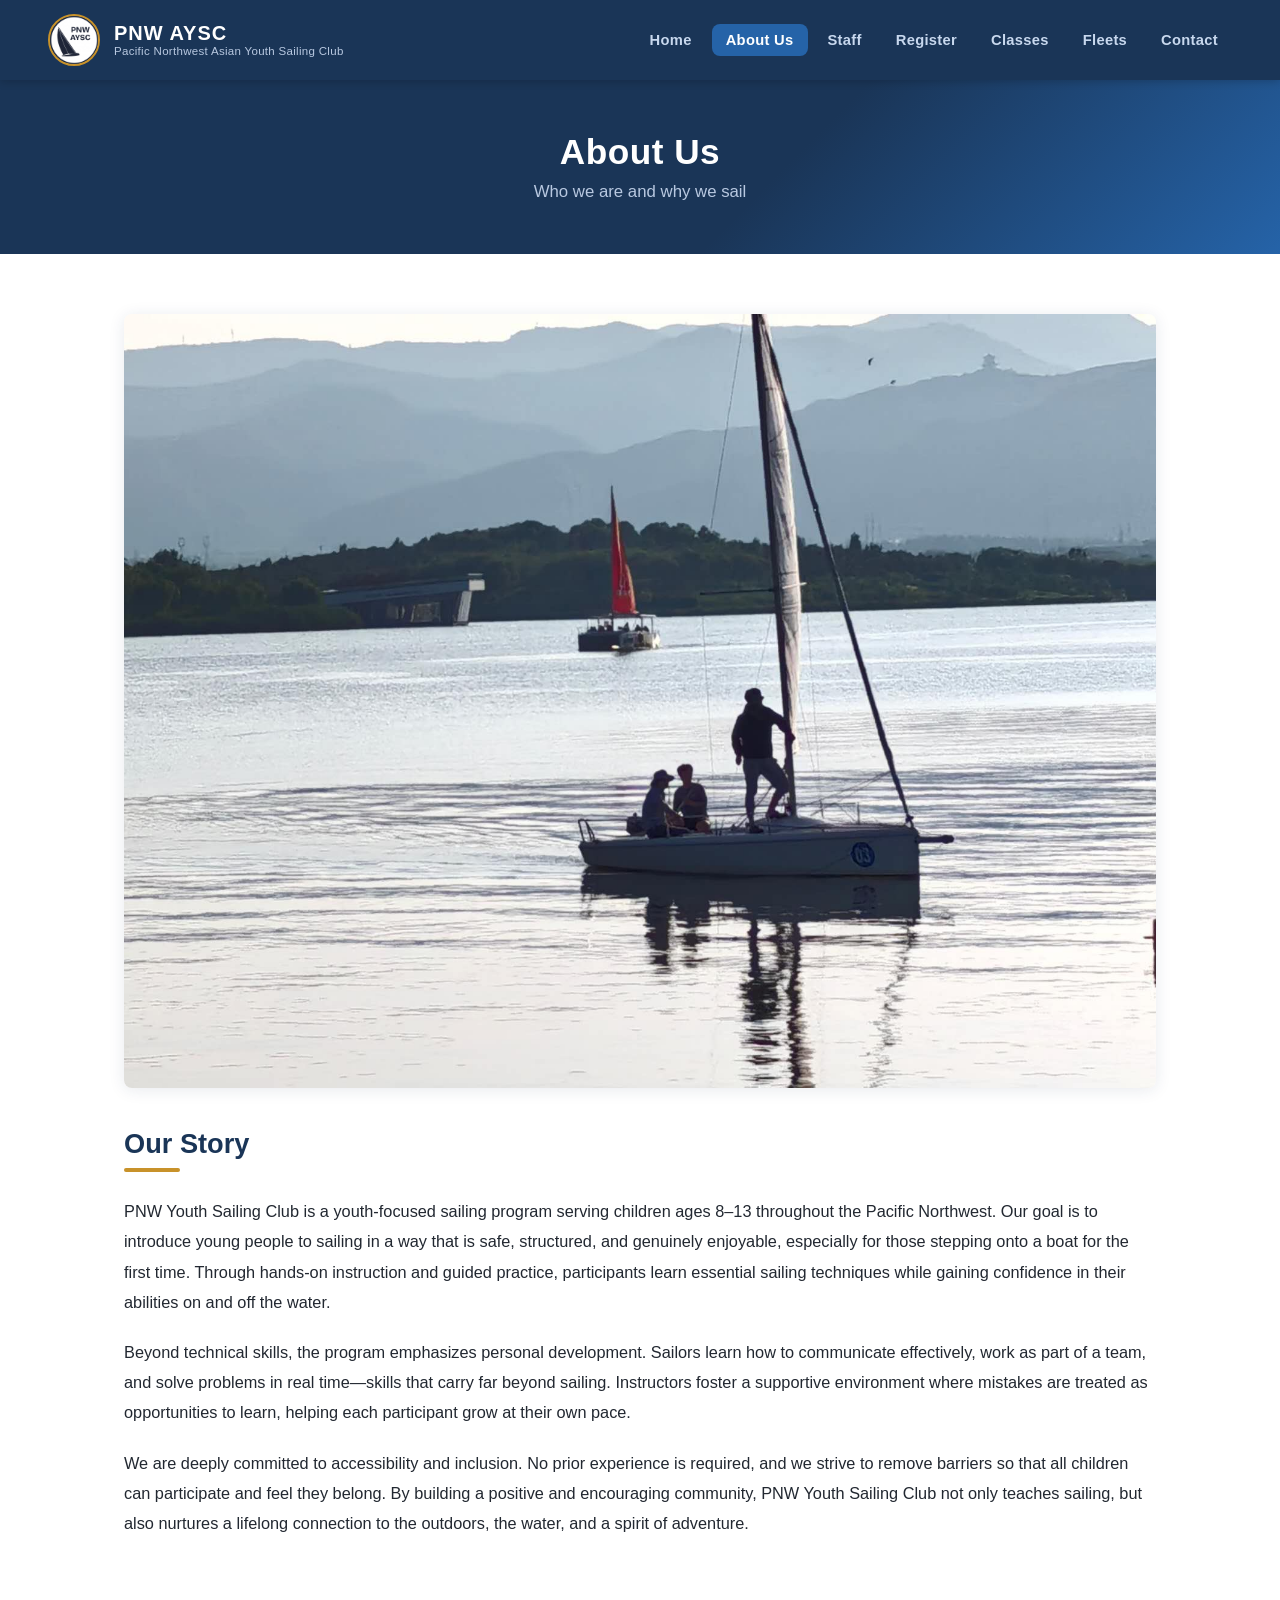
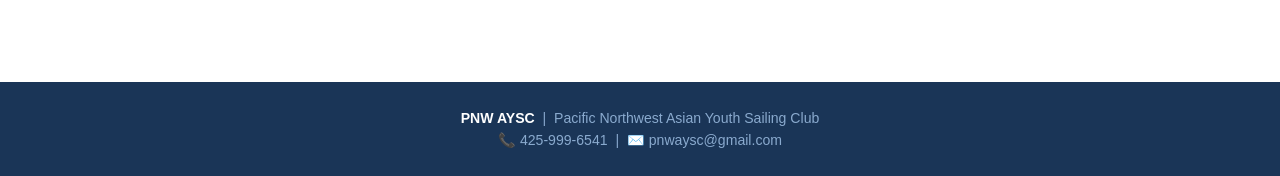
==== about.html @ b6ba9588 "Initial commit – PNW AYSC website" ====
<!DOCTYPE html>
<html lang="en">
<head>
  <meta charset="UTF-8" />
  <meta name="viewport" content="width=device-width, initial-scale=1.0" />
  <title>About Us – PNW AYSC</title>
  <link rel="stylesheet" href="styles.css" />
</head>
<body>

  <header>
    <a href="index.html" class="logo-group">
      <img class="logo-img" src="images/logo.png" alt="PNW AYSC Logo" />
      <div class="logo-text">
        <span class="club-short">PNW AYSC</span>
        <span class="club-long">Pacific Northwest Asian Youth Sailing Club</span>
      </div>
    </a>
    <nav>
      <a href="index.html">Home</a>
      <a href="about.html" class="active">About Us</a>
      <a href="staff.html">Staff</a>
      <a href="register.html">Register</a>
      <a href="classes.html">Classes</a>
      <a href="fleets.html">Fleets</a>
      <a href="contact.html">Contact</a>
    </nav>
  </header>

  <div class="page-hero">
    <h1>About Us</h1>
    <p>Who we are and why we sail</p>
  </div>

  <div class="section">
    <img class="about-image" src="images/2642.JPG" alt="Youth sailors on the water" />

    <h2 class="section-title">Our Story</h2>
    <div class="about-content">
      <p>
        PNW Youth Sailing Club is a youth-focused sailing program serving children ages 8–13 throughout the Pacific Northwest. Our goal is to introduce young people to sailing in a way that is safe, structured, and genuinely enjoyable, especially for those stepping onto a boat for the first time. Through hands-on instruction and guided practice, participants learn essential sailing techniques while gaining confidence in their abilities on and off the water.
      </p>
      <p>
        Beyond technical skills, the program emphasizes personal development. Sailors learn how to communicate effectively, work as part of a team, and solve problems in real time—skills that carry far beyond sailing. Instructors foster a supportive environment where mistakes are treated as opportunities to learn, helping each participant grow at their own pace.
      </p>
      <p>
        We are deeply committed to accessibility and inclusion. No prior experience is required, and we strive to remove barriers so that all children can participate and feel they belong. By building a positive and encouraging community, PNW Youth Sailing Club not only teaches sailing, but also nurtures a lifelong connection to the outdoors, the water, and a spirit of adventure.
      </p>
    </div>
  </div>

  <footer>
    <strong>PNW AYSC</strong> &nbsp;|&nbsp; Pacific Northwest Asian Youth Sailing Club<br />
    <span style="margin-top:6px;display:inline-block;">📞 425-999-6541 &nbsp;|&nbsp; ✉️ pnwaysc@gmail.com</span>
  </footer>

</body>
</html>
---- styles.css ----
/* ===== RESET & BASE ===== */
*, *::before, *::after { box-sizing: border-box; margin: 0; padding: 0; }

:root {
  --navy: #1a3557;
  --blue: #2563a8;
  --light-blue: #e8f0fb;
  --gold: #c8922a;
  --white: #ffffff;
  --gray: #f5f7fa;
  --text: #222831;
  --muted: #5a6a7e;
  --radius: 8px;
  --shadow: 0 2px 16px rgba(26,53,87,0.10);
}

body {
  font-family: 'Segoe UI', Arial, sans-serif;
  color: var(--text);
  background: var(--white);
  min-height: 100vh;
}

a { color: inherit; text-decoration: none; }
img { display: block; max-width: 100%; }

/* ===== HEADER / NAV ===== */
header {
  background: var(--navy);
  padding: 0 48px;
  display: flex;
  align-items: center;
  justify-content: space-between;
  height: 80px;
  position: sticky;
  top: 0;
  z-index: 100;
  box-shadow: 0 2px 8px rgba(0,0,0,0.18);
}

.logo-group {
  display: flex;
  align-items: center;
  gap: 14px;
  flex-shrink: 0;
  text-decoration: none;
  cursor: pointer;
}

.logo-img {
  width: 52px;
  height: 52px;
  border-radius: 50%;
  object-fit: cover;
  border: 2px solid var(--gold);
}

.logo-text {
  display: flex;
  flex-direction: column;
  line-height: 1.2;
}

.logo-text .club-short {
  font-size: 1.25rem;
  font-weight: 800;
  color: var(--white);
  letter-spacing: 1px;
}

.logo-text .club-long {
  font-size: 0.72rem;
  color: #b8c8e0;
  font-weight: 400;
  letter-spacing: 0.3px;
}

nav {
  display: flex;
  gap: 6px;
}

nav a {
  color: #c8d8ee;
  font-size: 0.92rem;
  font-weight: 600;
  padding: 8px 14px;
  border-radius: var(--radius);
  transition: background 0.2s, color 0.2s;
  letter-spacing: 0.3px;
  white-space: nowrap;
}

nav a:hover, nav a.active {
  background: var(--blue);
  color: var(--white);
}

/* ===== HERO ===== */
.hero {
  position: relative;
  width: 100%;
  height: 480px;
  overflow: hidden;
  background: var(--navy);
}

.hero img {
  width: 100%;
  height: 100%;
  object-fit: cover;
  object-position: center;
  opacity: 0.85;
}

.hero-title {
  text-align: center;
  padding: 36px 24px 0;
}

.hero-title h1 {
  font-size: 2.4rem;
  font-weight: 800;
  color: var(--navy);
  letter-spacing: 1px;
}

/* ===== SECTIONS ===== */
.section {
  max-width: 1080px;
  margin: 0 auto;
  padding: 60px 24px;
}

.section-title {
  font-size: 1.7rem;
  font-weight: 800;
  color: var(--navy);
  margin-bottom: 24px;
  position: relative;
  padding-bottom: 12px;
}

.section-title::after {
  content: '';
  position: absolute;
  bottom: 0; left: 0;
  width: 56px; height: 4px;
  background: var(--gold);
  border-radius: 2px;
}

/* ===== MISSION ===== */
.mission-box {
  background: var(--light-blue);
  border-left: 5px solid var(--blue);
  border-radius: var(--radius);
  padding: 28px 32px;
  font-size: 1.05rem;
  line-height: 1.75;
  color: var(--text);
  margin-bottom: 48px;
}

/* ===== TWO-COLUMN INFO ===== */
.info-grid {
  display: grid;
  grid-template-columns: 1fr 1fr;
  gap: 32px;
  margin-bottom: 48px;
}

.info-card {
  background: var(--gray);
  border-radius: var(--radius);
  padding: 28px 28px;
  box-shadow: var(--shadow);
}

.info-card h3 {
  font-size: 1.1rem;
  color: var(--navy);
  font-weight: 700;
  margin-bottom: 16px;
  border-bottom: 2px solid var(--gold);
  padding-bottom: 8px;
}

.info-card ul {
  list-style: none;
  display: flex;
  flex-direction: column;
  gap: 10px;
}

.info-card ul li {
  display: flex;
  align-items: center;
  gap: 10px;
  font-size: 0.97rem;
  color: var(--text);
}

.info-card ul li::before {
  content: '⚓';
  font-size: 1rem;
  flex-shrink: 0;
}

/* ===== CTA ===== */
.cta-block {
  text-align: center;
  padding: 32px 0 16px;
  display: flex;
  flex-direction: column;
  align-items: center;
  gap: 20px;
}

.btn-primary {
  display: inline-block;
  background: var(--navy);
  color: var(--white);
  font-size: 1.08rem;
  font-weight: 700;
  padding: 16px 44px;
  border-radius: 50px;
  border: none;
  cursor: pointer;
  transition: background 0.2s, transform 0.15s;
  letter-spacing: 0.5px;
}

.btn-primary:hover {
  background: var(--blue);
  transform: translateY(-2px);
}

.btn-secondary {
  display: inline-block;
  background: transparent;
  color: var(--navy);
  font-size: 1rem;
  font-weight: 600;
  padding: 12px 32px;
  border-radius: 50px;
  border: 2px solid var(--navy);
  cursor: pointer;
  transition: background 0.2s, color 0.2s;
}

.btn-secondary:hover {
  background: var(--navy);
  color: var(--white);
}

.contact-line {
  font-size: 1rem;
  color: var(--muted);
  display: flex;
  gap: 32px;
  justify-content: center;
  align-items: center;
}

.contact-line span { display: flex; align-items: center; gap: 6px; }

/* ===== PAGE HERO (interior pages) ===== */
.page-hero {
  background: linear-gradient(135deg, var(--navy) 60%, var(--blue) 100%);
  color: var(--white);
  padding: 52px 48px;
  text-align: center;
}

.page-hero h1 {
  font-size: 2.2rem;
  font-weight: 800;
  letter-spacing: 0.5px;
}

.page-hero p {
  font-size: 1.05rem;
  color: #b8c8e0;
  margin-top: 10px;
}

/* ===== ABOUT TEXT ===== */
.about-content p {
  font-size: 1.02rem;
  line-height: 1.85;
  color: var(--text);
  margin-bottom: 20px;
}

.about-image {
  width: 100%;
  height: auto;
  border-radius: var(--radius);
  margin-bottom: 40px;
  box-shadow: var(--shadow);
}

.required-star {
  color: #e02020;
  margin-left: 3px;
}

/* ===== STAFF ===== */
.staff-grid {
  display: flex;
  flex-direction: column;
  gap: 48px;
}

.staff-card {
  display: grid;
  grid-template-columns: 1fr 260px;
  gap: 40px;
  align-items: start;
  background: var(--gray);
  border-radius: var(--radius);
  padding: 36px;
  box-shadow: var(--shadow);
}

.staff-info h2 {
  font-size: 1.5rem;
  color: var(--navy);
  font-weight: 800;
  margin-bottom: 12px;
}

.staff-info .title {
  color: var(--gold);
  font-weight: 600;
  font-size: 0.95rem;
  margin-bottom: 16px;
  letter-spacing: 0.5px;
  text-transform: uppercase;
}

.staff-info p {
  font-size: 1rem;
  line-height: 1.8;
  color: var(--text);
}

.staff-photo {
  width: 100%;
  height: 260px;
  object-fit: cover;
  border-radius: var(--radius);
  box-shadow: var(--shadow);
  background: #dde6f0;
}

.staff-photo-placeholder {
  width: 100%;
  height: 260px;
  background: linear-gradient(135deg, var(--light-blue), #c8d8ee);
  border-radius: var(--radius);
  display: flex;
  align-items: center;
  justify-content: center;
  color: var(--blue);
  font-size: 3.5rem;
}

/* ===== REGISTER ===== */
.register-wrap {
  max-width: 640px;
  margin: 0 auto;
}

.form-section-label {
  font-size: 1.1rem;
  font-weight: 700;
  color: var(--navy);
  margin: 28px 0 14px;
  padding-bottom: 6px;
  border-bottom: 2px solid var(--light-blue);
}

.form-row {
  display: grid;
  grid-template-columns: 1fr 1fr;
  gap: 16px;
  margin-bottom: 16px;
}

.form-group {
  display: flex;
  flex-direction: column;
  gap: 6px;
  margin-bottom: 16px;
}

label {
  font-size: 0.9rem;
  font-weight: 600;
  color: var(--muted);
  letter-spacing: 0.3px;
}

input[type="text"],
input[type="email"],
input[type="tel"],
textarea {
  width: 100%;
  padding: 12px 16px;
  border: 1.5px solid #c8d8ee;
  border-radius: var(--radius);
  font-size: 0.97rem;
  color: var(--text);
  background: var(--white);
  transition: border 0.2s;
  font-family: inherit;
}

input:focus, textarea:focus {
  outline: none;
  border-color: var(--blue);
  box-shadow: 0 0 0 3px rgba(37,99,168,0.12);
}

textarea {
  min-height: 140px;
  resize: vertical;
}

.form-submit {
  margin-top: 28px;
  text-align: center;
}

/* ===== FLEETS ===== */
.fleets-grid {
  display: grid;
  grid-template-columns: 1fr 1fr;
  gap: 36px;
}

.fleet-card {
  background: var(--gray);
  border-radius: var(--radius);
  overflow: hidden;
  box-shadow: var(--shadow);
}

.fleet-card img {
  width: 100%;
  height: 240px;
  object-fit: cover;
}

.fleet-card-body {
  padding: 24px;
}

.fleet-card-body h3 {
  font-size: 1.15rem;
  color: var(--navy);
  font-weight: 700;
  margin-bottom: 8px;
}

.fleet-card-body p {
  font-size: 0.95rem;
  color: var(--muted);
  line-height: 1.65;
  margin-bottom: 12px;
}

.fleet-address {
  display: flex;
  align-items: center;
  gap: 6px;
  font-size: 0.88rem;
  color: var(--blue);
  font-weight: 600;
}

/* ===== CLASSES ===== */
.classes-list {
  display: flex;
  flex-direction: column;
  gap: 20px;
}

.class-item {
  background: var(--gray);
  border-radius: var(--radius);
  padding: 24px 28px;
  border-left: 5px solid var(--blue);
  box-shadow: var(--shadow);
}

.class-item h3 {
  font-size: 1.08rem;
  color: var(--navy);
  font-weight: 700;
  margin-bottom: 8px;
}

.class-item p {
  font-size: 0.96rem;
  color: var(--text);
  line-height: 1.7;
}

/* ===== CONTACT ===== */
.contact-grid {
  display: grid;
  grid-template-columns: 1fr 1fr;
  gap: 48px;
  align-items: start;
}

.contact-info-block {
  display: flex;
  flex-direction: column;
  gap: 20px;
}

.contact-item {
  display: flex;
  align-items: center;
  gap: 14px;
  background: var(--gray);
  border-radius: var(--radius);
  padding: 18px 22px;
  box-shadow: var(--shadow);
}

.contact-icon {
  font-size: 1.8rem;
  flex-shrink: 0;
}

.contact-item strong {
  display: block;
  font-size: 0.85rem;
  color: var(--muted);
  text-transform: uppercase;
  letter-spacing: 0.5px;
  margin-bottom: 2px;
}

.contact-item span {
  font-size: 1rem;
  color: var(--navy);
  font-weight: 600;
}

/* ===== FAQ ===== */
.faq-list {
  display: flex;
  flex-direction: column;
  gap: 16px;
}

.faq-item {
  background: var(--light-blue);
  border-radius: var(--radius);
  padding: 20px 24px;
}

.faq-item h4 {
  font-size: 1rem;
  color: var(--navy);
  font-weight: 700;
  margin-bottom: 8px;
}

.faq-item p {
  font-size: 0.95rem;
  color: var(--text);
  line-height: 1.65;
}

/* ===== FOOTER ===== */
footer {
  background: var(--navy);
  color: #8aaace;
  text-align: center;
  padding: 28px 24px;
  font-size: 0.88rem;
  margin-top: 64px;
}

footer strong { color: var(--white); }

/* ===== RESPONSIVE ===== */
@media (max-width: 768px) {
  header { padding: 0 20px; height: auto; flex-wrap: wrap; gap: 12px; padding-top: 12px; padding-bottom: 12px; }
  nav { flex-wrap: wrap; gap: 4px; }
  nav a { font-size: 0.82rem; padding: 6px 10px; }
  .hero { height: 280px; }
  .hero-overlay h1 { font-size: 1.5rem; padding: 10px 20px; }
  .info-grid, .fleets-grid, .contact-grid { grid-template-columns: 1fr; }
  .staff-card { grid-template-columns: 1fr; }
  .staff-photo, .staff-photo-placeholder { height: 200px; }
  .form-row { grid-template-columns: 1fr; }
  .section { padding: 40px 16px; }
}
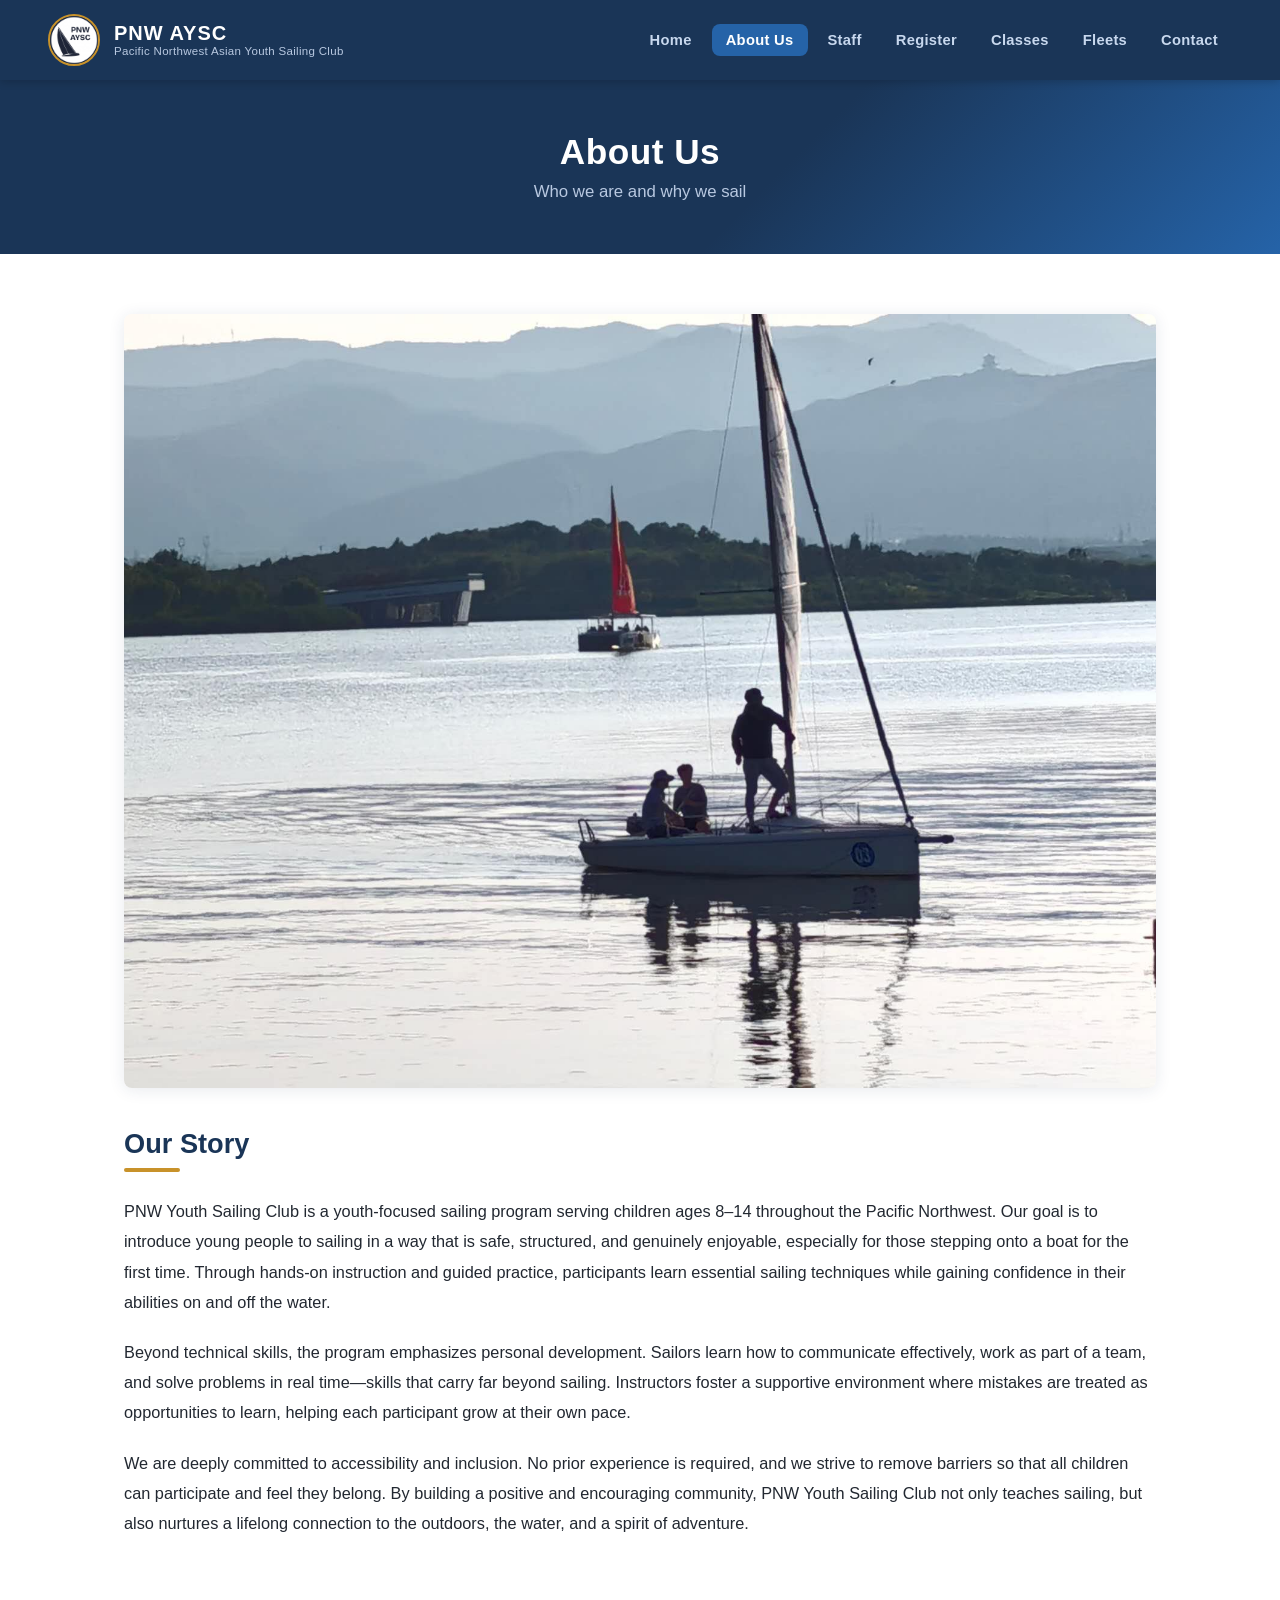
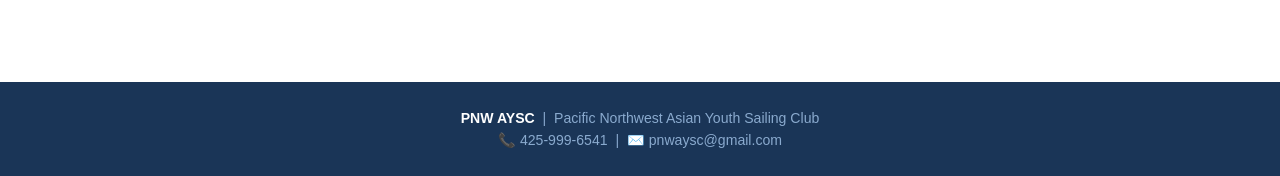
==== commit ee1c82c5: "Update fleet page, classes syllabus, age range, contact FAQ, register form, and nav improvements" ====
--- a/about.html
+++ b/about.html
@@ -38,7 +38,7 @@
     <h2 class="section-title">Our Story</h2>
     <div class="about-content">
       <p>
-        PNW Youth Sailing Club is a youth-focused sailing program serving children ages 8–13 throughout the Pacific Northwest. Our goal is to introduce young people to sailing in a way that is safe, structured, and genuinely enjoyable, especially for those stepping onto a boat for the first time. Through hands-on instruction and guided practice, participants learn essential sailing techniques while gaining confidence in their abilities on and off the water.
+        PNW Youth Sailing Club is a youth-focused sailing program serving children ages 8–14 throughout the Pacific Northwest. Our goal is to introduce young people to sailing in a way that is safe, structured, and genuinely enjoyable, especially for those stepping onto a boat for the first time. Through hands-on instruction and guided practice, participants learn essential sailing techniques while gaining confidence in their abilities on and off the water.
       </p>
       <p>
         Beyond technical skills, the program emphasizes personal development. Sailors learn how to communicate effectively, work as part of a team, and solve problems in real time—skills that carry far beyond sailing. Instructors foster a supportive environment where mistakes are treated as opportunities to learn, helping each participant grow at their own pace.
--- a/styles.css
+++ b/styles.css
@@ -436,50 +436,76 @@
 
 /* ===== FLEETS ===== */
 .fleets-grid {
+  display: flex;
+  flex-direction: column;
+  gap: 48px;
+}
+
+.fleet-card {
+  background: var(--gray);
+  border-radius: var(--radius);
+  overflow: hidden;
+  box-shadow: var(--shadow);
   display: grid;
   grid-template-columns: 1fr 1fr;
-  gap: 36px;
-}
-
-.fleet-card {
-  background: var(--gray);
-  border-radius: var(--radius);
+  height: 480px;
+}
+
+.fleet-card img {
+  width: 100%;
+  height: 100%;
+  display: block;
+  object-fit: contain;
+  object-position: center;
+  background: #e8eef5;
+}
+
+.fleet-card-body {
+  padding: 32px;
   overflow: hidden;
-  box-shadow: var(--shadow);
-}
-
-.fleet-card img {
-  width: 100%;
-  height: 240px;
-  object-fit: cover;
-}
-
-.fleet-card-body {
-  padding: 24px;
 }
 
 .fleet-card-body h3 {
-  font-size: 1.15rem;
-  color: var(--navy);
-  font-weight: 700;
-  margin-bottom: 8px;
+  font-size: 1.4rem;
+  color: var(--navy);
+  font-weight: 800;
+  margin-bottom: 12px;
+  padding-bottom: 10px;
+  border-bottom: 3px solid var(--gold);
 }
 
 .fleet-card-body p {
-  font-size: 0.95rem;
+  font-size: 0.97rem;
+  color: var(--text);
+  line-height: 1.75;
+  margin-bottom: 20px;
+}
+
+.specs-table {
+  width: 100%;
+  border-collapse: collapse;
+  font-size: 0.9rem;
+}
+
+.specs-table tr {
+  border-bottom: 1px solid #dde6f4;
+}
+
+.specs-table tr:last-child {
+  border-bottom: none;
+}
+
+.specs-table td {
+  padding: 8px 4px;
+  color: var(--text);
+}
+
+.specs-table td:first-child {
   color: var(--muted);
-  line-height: 1.65;
-  margin-bottom: 12px;
-}
-
-.fleet-address {
-  display: flex;
-  align-items: center;
-  gap: 6px;
-  font-size: 0.88rem;
-  color: var(--blue);
   font-weight: 600;
-}
+  width: 45%;
+}
+
 
 /* ===== CLASSES ===== */
 .classes-list {
